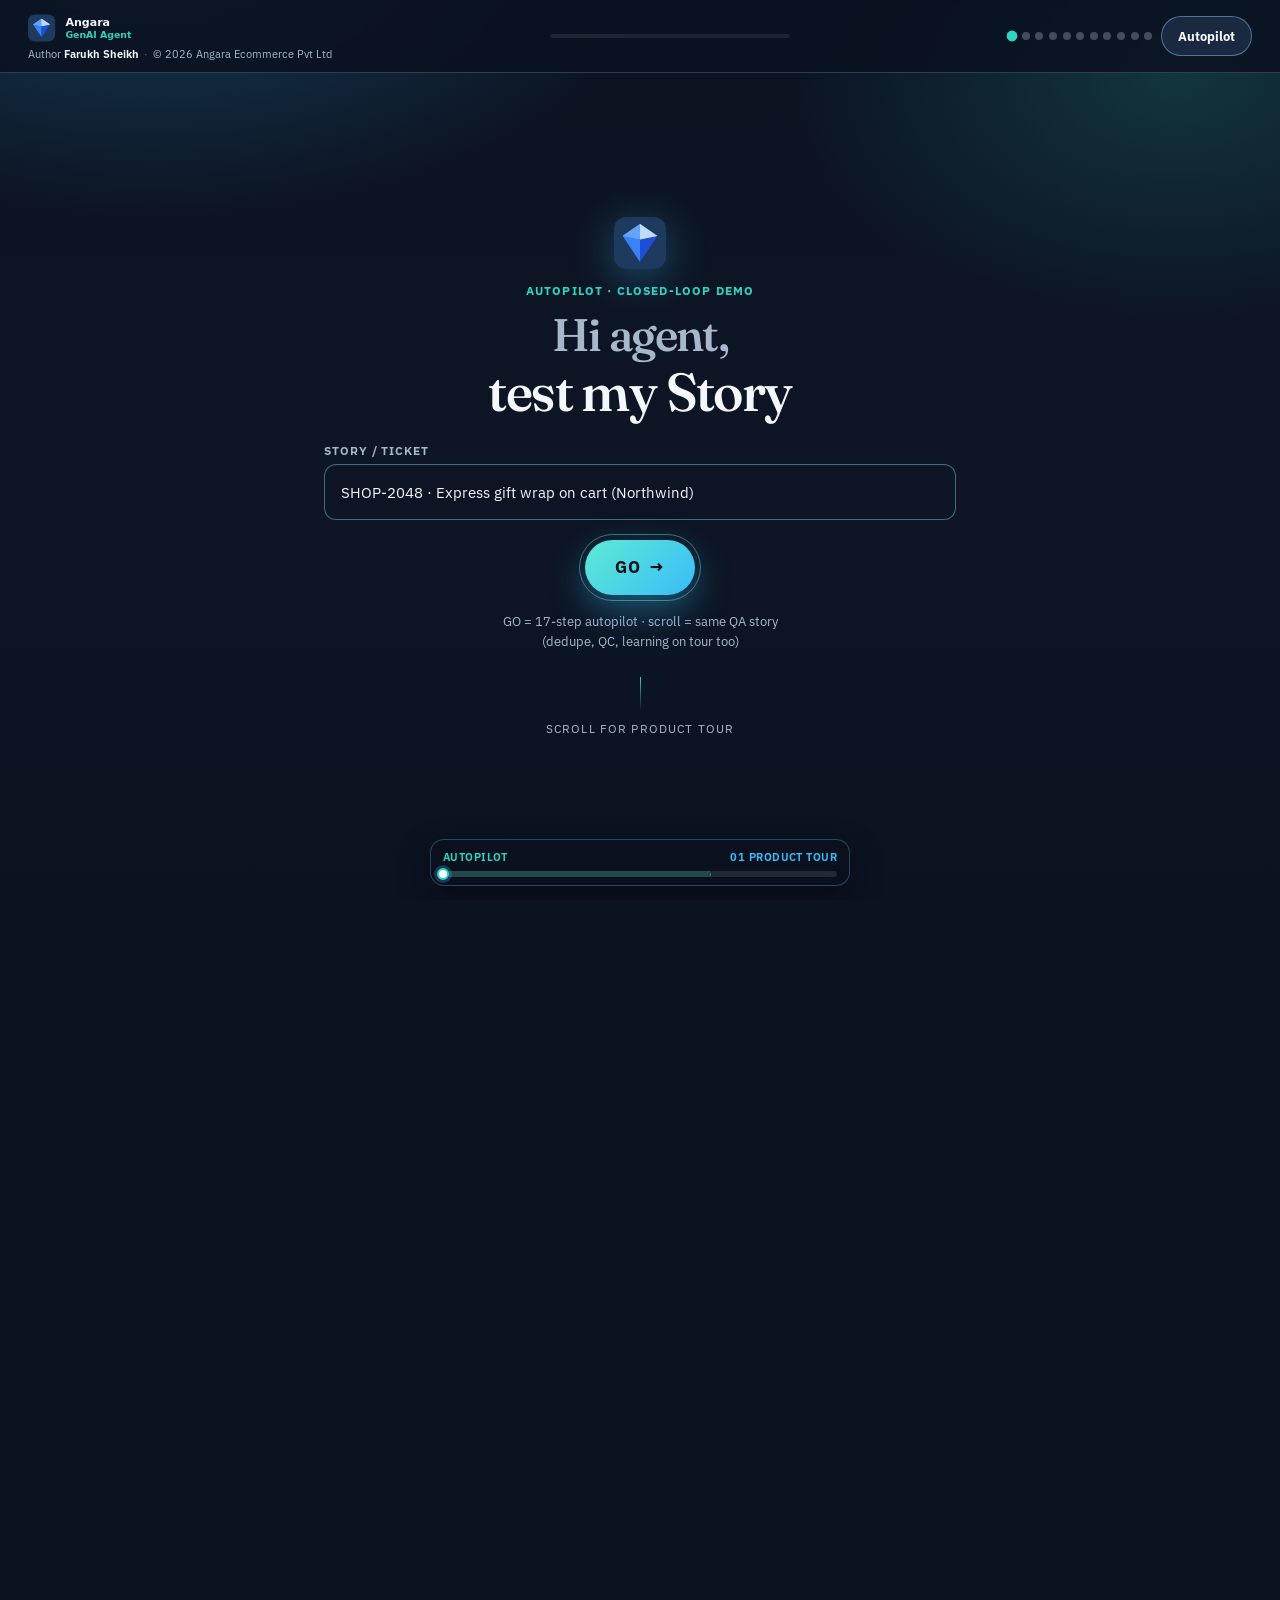
==== index.html @ c1d4f4d4 "Align scroll tour with autopilot: dedupe and QC scenes. One demo.json feeds GO journey and sticky pr" ====
<!DOCTYPE html>
<html lang="en">
<head>
  <meta charset="utf-8" />
  <meta name="viewport" content="width=device-width, initial-scale=1" />
  <title>Angara GenAI Agent</title>
  <meta name="description" content="GO autopilot or scroll the product tour — one page." />
  <meta name="robots" content="noindex,nofollow" />
  <link rel="icon" type="image/svg+xml" href="assets/favicon.svg" />
  <link rel="apple-touch-icon" href="assets/mark.svg" />
  <link rel="preconnect" href="https://fonts.googleapis.com" />
  <link rel="preconnect" href="https://fonts.gstatic.com" crossorigin />
  <link href="https://fonts.googleapis.com/css2?family=Fraunces:opsz,wght@9..144,500;9..144,600&family=IBM+Plex+Mono:wght@400;500&family=IBM+Plex+Sans:wght@400;500;600;700&display=swap" rel="stylesheet" />
  <link rel="stylesheet" href="styles.css?v=29" />
</head>
<body class="mode-home" data-frame="go">
  <div class="aurora" aria-hidden="true"></div>
  <div class="fx-ring" aria-hidden="true"></div>

  <header class="topbar">
    <div class="brand-block">
      <a class="brand" href="./" id="brand-home">
        <img src="assets/logo.svg" width="160" height="40" alt="Angara GenAI Agent" />
      </a>
      <p class="credit-line" id="header-credit">
        <span>Author <a class="author-link js-author" href="https://www.linkedin.com/in/farukh-shiekh-genaiqa" target="_blank" rel="noopener noreferrer">Farukh Sheikh</a></span>
        <span class="foot-sep" aria-hidden="true">·</span>
        <span class="js-copyright">© 2026 Angara Ecommerce Pvt Ltd</span>
      </p>
    </div>
    <div class="progress-wrap tour-only" aria-hidden="true"><div class="progress-bar" id="progress-bar"></div></div>
    <div class="ap-progress journey-only" id="ap-progress" hidden>
      <div class="ap-progress-meta">
        <span class="live-dot" id="ap-dot" aria-hidden="true"></span>
        <span id="ap-state">Auto-running</span>
        <span class="ap-sep" aria-hidden="true">·</span>
        <span id="ap-step">1 / 17</span>
        <span class="ap-sep" aria-hidden="true">·</span>
        <span id="top-phase">Autopilot</span>
      </div>
      <div class="ap-progress-track" role="progressbar" aria-valuemin="0" aria-valuemax="100" aria-valuenow="0" id="ap-track">
        <i class="ap-fill-overall" id="ap-fill-overall"></i>
        <b class="ap-fill-step" id="ap-fill-step"></b>
      </div>
    </div>
    <!-- keep id for exitJourney / legacy -->
    <div id="top-status" hidden class="sr" aria-hidden="true"></div>
    <div class="nav-links">
      <div class="scene-dots tour-only" id="scene-dots" role="tablist" aria-label="Tour chapters"></div>
      <div class="top-actions journey-only" id="top-actions" hidden>
        <button type="button" class="btn btn-ghost" id="btn-pause" aria-pressed="false">Pause</button>
        <button type="button" class="btn btn-ghost" id="btn-skip">Skip</button>
        <button type="button" class="btn btn-ghost" id="btn-exit">Exit</button>
      </div>
      <button type="button" class="btn btn-secondary tour-only" id="btn-to-go">Autopilot</button>
    </div>
  </header>

  <!-- Sticky pin: GO + tour scrub in one viewport -->
  <div class="pin-wrap" id="pin-wrap">
    <div class="pin-stage" id="pin-stage">
      <!-- Layer 0: Autopilot GO -->
      <section class="layer layer-go" id="layer-go" aria-label="Autopilot">
        <div class="panel landing" id="landing">
          <img class="mark-lg" src="assets/mark.svg" width="52" height="52" alt="" />
          <p class="kicker">Autopilot · closed-loop demo</p>
          <h1>
            <span class="greet" id="landing-greet">Hi agent,</span>
            <span class="prompt-line" id="landing-prompt">test my Story</span>
          </h1>
          <label class="story-field">
            <span class="label">Story / ticket</span>
            <input id="story-input" type="text" autocomplete="off" />
          </label>
          <button type="button" class="go-btn" id="go-btn">
            <span id="go-label">GO</span>
            <span class="go-arrow" aria-hidden="true">→</span>
          </button>
          <p class="hint" id="landing-hint"></p>
          <p class="scroll-cue" id="scroll-cue">
            <span class="scroll-cue-line"></span>
            Scroll for product tour
          </p>
        </div>
      </section>

      <!-- Layer 1: Product tour frames -->
      <section class="layer layer-tour" id="layer-tour" aria-label="Product tour">
        <div class="stage-shell">
          <div class="stage-meta">
            <span class="scene-index" id="scene-index">01</span>
            <span class="scene-kicker" id="scene-kicker"></span>
          </div>
          <div class="stage-frame" id="stage-frame"></div>
          <p class="scroll-hint" id="scroll-hint-tour">Scroll · arrows also work</p>
        </div>
      </section>

      <!-- Always-on chapter scroller (GO + tour) -->
      <aside class="chapter-rail" id="chapter-rail" aria-label="Frame scroll range" hidden>
        <div class="chapter-rail-labels">
          <span id="rail-from">Now</span>
          <span id="rail-to">Next</span>
        </div>
        <div class="chapter-rail-track" title="Hold zone then crossfade">
          <i id="rail-hold" aria-hidden="true"></i>
          <b id="rail-fill"></b>
          <span class="chapter-rail-thumb" id="rail-thumb"></span>
        </div>
      </aside>
    </div>
    <div class="scroll-track" id="scroll-track" aria-hidden="true"></div>
  </div>

  <!-- Journey overlay (CTA path) -->
  <section class="frame frame-journey" id="frame-journey" hidden aria-live="polite">
    <div class="panel journey" id="journey" tabindex="-1">
      <div class="rail" id="rail" aria-hidden="true"></div>
      <div class="journey-head">
        <span class="phase" id="j-phase"></span>
        <div class="journey-progress"><i id="j-progress"></i></div>
      </div>
      <h2 id="j-title"></h2>
      <p class="voice" id="j-voice"></p>
      <div class="stage" id="j-stage"></div>
    </div>
  </section>

  <footer class="foot">
    <img src="assets/mark.svg" width="18" height="18" alt="" />
    <div class="foot-copy">
      <span id="foot-note"></span>
      <span class="foot-meta credit-line">
        <span>Author <a class="author-link js-author" href="https://www.linkedin.com/in/farukh-shiekh-genaiqa" target="_blank" rel="noopener noreferrer">Farukh Sheikh</a></span>
        <span class="foot-sep" aria-hidden="true">·</span>
        <span class="js-copyright">© 2026 Angara Ecommerce Pvt Ltd</span>
      </span>
    </div>
  </footer>

  <script src="app.js?v=29" defer></script>
</body>
</html>
---- styles.css ----
:root {
  --bg0: #0b1220;
  --bg1: #111a2b;
  --card: #162033;
  --card2: #1b2940;
  --line: rgba(186, 210, 240, 0.22);
  --line-strong: rgba(125, 211, 252, 0.45);
  --text: #f4f7fb;
  --muted: #a8b8cc;
  --accent: #38bdf8;
  --accent2: #2dd4bf;
  --pass: #34d399;
  --warn: #fbbf24;
  --fail: #fb7185;
  --high: #fb923c;
  --font: "IBM Plex Sans", system-ui, sans-serif;
  --mono: "IBM Plex Mono", ui-monospace, monospace;
  --display: "Fraunces", Georgia, serif;
  --radius: 18px;
  --shadow: 0 24px 64px rgba(0, 0, 0, 0.45);
}

*, *::before, *::after { box-sizing: border-box; }
html { scroll-behavior: auto; } /* native wheel; smooth only via JS jumps */
html.lock-scroll,
html.lock-scroll body { overflow: hidden; height: 100%; }
body {
  margin: 0;
  min-height: 100dvh;
  font-family: var(--font);
  color: var(--text);
  background: var(--bg0);
  line-height: 1.5;
  opacity: 0;
  transition: opacity 0.55s ease;
}
body.ready { opacity: 1; }

/* Mode chrome */
body.mode-home .journey-only { display: none !important; }
body.mode-journey .tour-only { display: none !important; }
body.mode-journey .progress-wrap { display: none; }

.fx-ring {
  pointer-events: none;
  position: fixed;
  inset: 0;
  z-index: 60;
  opacity: 0;
}
.fx-ring.on {
  animation: fxBurst 0.7s cubic-bezier(0.22, 1, 0.36, 1) forwards;
}
.fx-ring.on::before {
  content: "";
  position: absolute;
  left: 50%;
  top: 42%;
  width: 40px;
  height: 40px;
  margin: -20px;
  border-radius: 50%;
  border: 2px solid rgba(94, 234, 212, 0.85);
  box-shadow: 0 0 40px rgba(56, 189, 248, 0.55);
  animation: fxRing 0.7s cubic-bezier(0.22, 1, 0.36, 1) forwards;
}
@keyframes fxBurst {
  0% { opacity: 1; background: radial-gradient(circle at 50% 42%, rgba(94,234,212,0.28), transparent 28%); }
  100% { opacity: 0; background: radial-gradient(circle at 50% 42%, transparent, transparent 70%); }
}
@keyframes fxRing {
  0% { transform: scale(0.4); opacity: 1; }
  100% { transform: scale(18); opacity: 0; }
}

.aurora {
  position: fixed;
  inset: 0;
  z-index: -1;
  background:
    radial-gradient(1000px 560px at 12% -10%, rgba(56, 189, 248, 0.28), transparent 55%),
    radial-gradient(800px 500px at 92% 8%, rgba(45, 212, 191, 0.18), transparent 50%),
    linear-gradient(180deg, #0b1220 0%, #0e1626 50%, #0b1220 100%);
  transition: filter 0.6s ease;
}
.aurora.running { filter: hue-rotate(10deg) saturate(1.15); }
.aurora.fail { filter: hue-rotate(-20deg) saturate(1.2); }
.aurora.done { filter: hue-rotate(25deg) saturate(1.2); }

a { color: var(--accent); text-decoration: none; }
a:hover { text-decoration: underline; }

.sr { position: absolute; width: 1px; height: 1px; overflow: hidden; clip: rect(0 0 0 0); }

/* Topbar */
.topbar {
  position: fixed;
  top: 0; left: 0; right: 0;
  z-index: 50;
  display: flex;
  align-items: center;
  justify-content: space-between;
  gap: 1rem;
  padding: 0.7rem clamp(1rem, 3vw, 1.75rem);
  background: rgba(11, 18, 32, 0.88);
  backdrop-filter: blur(14px);
  border-bottom: 1px solid var(--line);
}
.brand-block {
  display: flex;
  flex-direction: column;
  gap: 0.15rem;
  min-width: 0;
}
.brand { display: flex; align-items: center; gap: 0.55rem; text-decoration: none; color: inherit; }
.brand img { height: 34px; width: auto; display: block; }
.credit-line {
  margin: 0;
  display: flex;
  flex-wrap: wrap;
  align-items: center;
  gap: 0.3rem;
  font-size: 0.68rem;
  color: var(--muted);
  line-height: 1.2;
}
.credit-line strong,
.author-link {
  color: var(--text);
  font-weight: 650;
  text-decoration: none;
}
.author-link:hover {
  color: var(--accent);
  text-decoration: underline;
}
.nav-links { display: flex; align-items: center; gap: 0.55rem; flex-wrap: wrap; }
@media (max-width: 720px) {
  .topbar .credit-line .js-copyright { display: none; }
}

.btn {
  display: inline-flex;
  align-items: center;
  justify-content: center;
  gap: 0.4rem;
  border-radius: 999px;
  padding: 0.55rem 1rem;
  font: inherit;
  font-size: 0.84rem;
  font-weight: 700;
  border: 1px solid transparent;
  cursor: pointer;
  text-decoration: none !important;
  transition: transform 0.15s ease, box-shadow 0.15s ease, background 0.15s ease;
}
.btn:hover { transform: translateY(-1px); }
.btn-primary {
  color: #041018;
  background: linear-gradient(135deg, #5eead4, #38bdf8);
  box-shadow: 0 10px 28px rgba(56, 189, 248, 0.35);
}
.btn-secondary {
  color: var(--text);
  background: var(--card2);
  border-color: var(--line-strong);
}
.btn-ghost {
  color: var(--muted);
  background: transparent;
  border-color: var(--line);
  padding: 0.4rem 0.8rem;
  font-size: 0.78rem;
}
.btn-ghost:hover { color: var(--text); border-color: var(--accent); }

.top-status {
  display: inline-flex;
  align-items: center;
  gap: 0.4rem;
  font-family: var(--mono);
  font-size: 0.78rem;
  color: var(--muted);
}
/* Autopilot header: state + step + live timer bar */
.ap-progress {
  flex: 1 1 auto;
  min-width: 0;
  max-width: 420px;
  display: flex;
  flex-direction: column;
  gap: 0.35rem;
  margin: 0 0.75rem;
}
.ap-progress-meta {
  display: flex;
  align-items: center;
  gap: 0.35rem;
  font-family: var(--mono);
  font-size: 0.72rem;
  color: var(--muted);
  white-space: nowrap;
  overflow: hidden;
  text-overflow: ellipsis;
}
.ap-progress-meta #ap-state { color: var(--accent2); font-weight: 600; }
.ap-progress-meta #top-phase { color: var(--text); overflow: hidden; text-overflow: ellipsis; }
.ap-sep { opacity: 0.45; }
.ap-progress-track {
  position: relative;
  height: 5px;
  border-radius: 999px;
  background: rgba(255, 255, 255, 0.1);
  overflow: hidden;
}
.ap-fill-overall {
  position: absolute;
  inset: 0 auto 0 0;
  width: 0%;
  background: rgba(56, 189, 248, 0.35);
  border-radius: 999px;
  transition: width 0.35s ease;
}
.ap-fill-step {
  position: absolute;
  inset: 0 auto 0 0;
  width: 0%;
  height: 100%;
  background: linear-gradient(90deg, var(--accent2), var(--accent));
  border-radius: 999px;
  transform-origin: left center;
}
body.is-paused .ap-progress-meta #ap-state { color: #fbbf24; }
body.is-paused .live-dot {
  background: #fbbf24;
  animation: none;
  box-shadow: none;
}
body.is-paused .ap-fill-step { filter: saturate(0.65); }
.top-actions {
  display: inline-flex;
  align-items: center;
  gap: 0.35rem;
  flex: 0 0 auto;
}
body.mode-journey .topbar .credit-line { display: none; }
body.mode-journey .btn-ghost[aria-pressed="true"] {
  color: #fbbf24;
  border-color: #fbbf24;
  background: rgba(251, 191, 36, 0.12);
}
.live-dot {
  width: 8px; height: 8px; border-radius: 50%;
  flex: 0 0 auto;
  background: var(--accent2);
  box-shadow: 0 0 0 0 rgba(45, 212, 191, 0.55);
  animation: pulse 1.4s ease infinite;
}
@keyframes pulse {
  70% { box-shadow: 0 0 0 10px transparent; }
  100% { box-shadow: 0 0 0 0 transparent; }
}
@media (max-width: 720px) {
  .ap-progress { max-width: none; margin: 0 0.4rem; }
  .ap-progress-meta { font-size: 0.64rem; gap: 0.25rem; }
  .ap-progress-meta #top-phase { max-width: 9rem; }
}

.progress-wrap {
  flex: 1;
  max-width: 240px;
  height: 4px;
  border-radius: 999px;
  background: rgba(255,255,255,0.08);
  overflow: hidden;
  margin: 0 0.5rem;
}
.progress-bar {
  height: 100%;
  width: 0%;
  background: linear-gradient(90deg, var(--accent2), var(--accent));
  /* no transition — tracks scroll 1:1 */
}
.scene-dots { display: flex; gap: 0.35rem; }
.scene-dots button {
  width: 8px; height: 8px; padding: 0; border: none; border-radius: 50%;
  background: rgba(168, 184, 204, 0.35); cursor: pointer;
}
.scene-dots button[aria-current="true"] {
  background: var(--accent2);
  transform: scale(1.35);
}

/* ===== PIN + APPLE-STYLE SCROLL SCRUB ===== */
.pin-wrap { position: relative; z-index: 1; }
.pin-stage {
  position: sticky;
  top: 0;
  height: 100vh;
  height: 100dvh;
  max-height: 100dvh;
  display: grid;
  place-items: center;
  padding: clamp(3.6rem, 8vh, 4.5rem) clamp(0.65rem, 2vw, 1rem) clamp(0.75rem, 2vh, 1.25rem);
  overflow: hidden;
  box-sizing: border-box;
}
.layer {
  position: absolute;
  inset: 0;
  display: grid;
  place-items: center;
  padding: clamp(3.6rem, 8vh, 4.5rem) clamp(0.65rem, 2vw, 1rem) clamp(0.75rem, 2vh, 1.25rem);
  box-sizing: border-box;
  will-change: transform, opacity;
  backface-visibility: hidden;
  transform: translateZ(0);
}
.layer-go { z-index: 3; }
.layer-tour { z-index: 2; opacity: 0; visibility: hidden; pointer-events: none; }

.stage-shell {
  width: min(980px, 100%);
  /* Hard pixel + vh caps — phones must not grow near full-screen */
  height: min(520px, 72dvh, calc(100dvh - 7.25rem));
  max-height: min(520px, 72dvh, calc(100dvh - 7.25rem));
  display: flex;
  flex-direction: column;
  min-height: 0;
}
.stage-meta {
  display: flex;
  align-items: baseline;
  gap: 0.65rem;
  margin-bottom: 0.55rem;
  min-height: 1.25rem;
  flex: 0 0 auto;
  opacity: 0.9;
}
.scene-index { font-family: var(--mono); font-size: 0.78rem; color: var(--accent); font-weight: 600; }
.scene-kicker {
  font-size: 0.72rem;
  text-transform: uppercase;
  letter-spacing: 0.12em;
  color: var(--accent2);
  font-weight: 700;
}
.stage-frame {
  flex: 1 1 auto;
  min-height: 0;
  position: relative;
  background: linear-gradient(165deg, #1a2438 0%, #121a2a 55%, #0e1624 100%);
  border: 1px solid rgba(125, 211, 252, 0.28);
  border-radius: 22px;
  box-shadow:
    0 30px 80px rgba(0, 0, 0, 0.5),
    inset 0 1px 0 rgba(255, 255, 255, 0.06);
  overflow: hidden;
}
.scroll-hint {
  margin: 0.65rem 0 0;
  text-align: center;
  font-size: 0.7rem;
  letter-spacing: 0.12em;
  text-transform: uppercase;
  color: var(--muted);
  opacity: 0.7;
}
.scroll-hint.hide { opacity: 0; }

.scene {
  position: absolute;
  inset: 0;
  padding: clamp(0.85rem, 2.4vw, 1.75rem);
  overflow: auto;
  opacity: 0;
  visibility: hidden;
  pointer-events: none;
  color: #f4f7fb;
  display: flex;
  flex-direction: column;
  justify-content: flex-start;
  will-change: transform, opacity;
  backface-visibility: hidden;
  transform: translateZ(0);
  contain: layout style;
  /* Scroll owns motion — no CSS transitions */
}
.scene h2 {
  font-family: var(--display);
  font-weight: 550;
  font-size: clamp(1.25rem, 3.2vw, 2.2rem);
  line-height: 1.15;
  letter-spacing: -0.025em;
  margin: 0 0 0.45rem;
  max-width: 18ch;
}
.scene .body {
  margin: 0 0 0.85rem;
  color: var(--muted);
  max-width: 48ch;
  font-size: clamp(0.84rem, 1.6vw, 0.98rem);
  line-height: 1.45;
}

.scroll-track { position: relative; z-index: 0; pointer-events: none; }

/* Chapter range scroller — hold zone then crossfade */
.chapter-rail {
  position: absolute;
  left: 50%;
  bottom: max(0.85rem, env(safe-area-inset-bottom));
  transform: translateX(-50%);
  z-index: 8;
  width: min(420px, calc(100% - 2rem));
  padding: 0.55rem 0.75rem 0.5rem;
  border-radius: 14px;
  background: rgba(10, 16, 28, 0.72);
  border: 1px solid rgba(125, 211, 252, 0.28);
  backdrop-filter: blur(10px);
  box-shadow: 0 12px 32px rgba(0, 0, 0, 0.35);
  pointer-events: none;
}
.chapter-rail[hidden] { display: none !important; }
.chapter-rail-labels {
  display: flex;
  justify-content: space-between;
  gap: 0.75rem;
  font-size: 0.68rem;
  font-weight: 650;
  letter-spacing: 0.04em;
  text-transform: uppercase;
  color: var(--muted);
  margin-bottom: 0.4rem;
}
.chapter-rail-labels #rail-from { color: var(--accent2); max-width: 48%; overflow: hidden; text-overflow: ellipsis; white-space: nowrap; }
.chapter-rail-labels #rail-to { color: var(--accent); max-width: 48%; text-align: right; overflow: hidden; text-overflow: ellipsis; white-space: nowrap; }
.chapter-rail-track {
  position: relative;
  height: 6px;
  border-radius: 999px;
  background: rgba(255, 255, 255, 0.1);
  overflow: visible;
}
.chapter-rail-track i {
  position: absolute;
  left: 0; top: 0; bottom: 0;
  width: 68%;
  border-radius: 999px;
  background: rgba(45, 212, 191, 0.18);
  border-right: 1px dashed rgba(45, 212, 191, 0.55);
  pointer-events: none;
}
.chapter-rail-track b {
  position: absolute;
  left: 0; top: 0; bottom: 0;
  width: 0%;
  border-radius: 999px;
  background: linear-gradient(90deg, var(--accent2), var(--accent));
  box-shadow: 0 0 12px rgba(56, 189, 248, 0.35);
}
.chapter-rail-thumb {
  position: absolute;
  top: 50%;
  left: 0%;
  width: 12px;
  height: 12px;
  margin: -6px 0 0 -6px;
  border-radius: 50%;
  background: #fff;
  border: 2px solid var(--accent);
  box-shadow: 0 0 0 3px rgba(56, 189, 248, 0.25);
  z-index: 2;
}
.chapter-rail[data-phase="hold"] .chapter-rail-thumb { border-color: var(--accent2); }
.chapter-rail[data-phase="blend"] .chapter-rail-thumb {
  border-color: var(--accent);
  box-shadow: 0 0 0 4px rgba(56, 189, 248, 0.35);
}
body.mode-home:not(.on-tour) .chapter-rail {
  opacity: 1;
}
@media (max-width: 560px) {
  .chapter-rail { width: calc(100% - 1.25rem); padding: 0.45rem 0.6rem; }
}

.frame-journey {
  position: fixed;
  inset: 0;
  z-index: 40;
  display: grid;
  place-items: center;
  align-content: center;
  padding: clamp(3.75rem, 7vh, 5rem) clamp(0.65rem, 2vw, 1rem) clamp(1rem, 3vh, 2rem);
  background: rgba(11, 18, 32, 0.55);
  backdrop-filter: blur(10px);
  opacity: 0;
  transform: scale(0.97);
  transition: opacity 0.45s ease, transform 0.55s cubic-bezier(0.22,1,0.36,1);
  overflow: hidden;
}
.frame-journey.enter {
  opacity: 1;
  transform: none;
}
.frame-journey[hidden] { display: none !important; }
/*
 * One scrollport = the journey card. Stage grows with content; card scrolls.
 * (Nested stage scroll + .panel{overflow:hidden} made wheel feel broken.)
 */
body.mode-journey .journey.panel {
  overflow-x: hidden !important;
  overflow-y: auto !important;
  -webkit-overflow-scrolling: touch;
  overscroll-behavior: contain;
  touch-action: pan-y;
  scrollbar-gutter: stable;
  /* keep auto — smooth is set in JS for keys; CSS smooth breaks rAF crawl */
  scroll-behavior: auto;
}
body.mode-journey .journey .stage {
  overflow: visible !important;
  flex: 0 0 auto;
  min-height: min-content;
}
body.is-paused.mode-journey .journey::after {
  content: "Paused · scroll to explore";
  display: block;
  flex: 0 0 auto;
  margin-top: 0.45rem;
  padding-bottom: 0.25rem;
  text-align: center;
  font-size: 0.68rem;
  letter-spacing: 0.08em;
  text-transform: uppercase;
  color: var(--muted);
}

body.launching .layer-go .landing {
  filter: brightness(1.12);
}

.panel {
  width: min(760px, 100%);
  background: #162033;
  background: var(--card, #162033);
  border: 1px solid rgba(125, 211, 252, 0.45);
  border-radius: 18px;
  box-shadow: 0 24px 64px rgba(0, 0, 0, 0.45);
  padding: clamp(1.35rem, 3.5vw, 2rem);
  position: relative;
  overflow: hidden;
}
.landing {
  text-align: center;
  max-width: 680px;
  width: min(680px, 100%);
  /* Hero-like — less “app card”, more product page */
  background: transparent;
  border: none;
  box-shadow: none;
  padding: clamp(1rem, 3vw, 1.5rem);
}
.landing .mark-lg {
  width: 52px; height: 52px;
  margin: 0 auto 0.85rem;
  display: block;
  filter: drop-shadow(0 8px 20px rgba(56, 189, 248, 0.35));
  animation: markFloat 4.5s ease-in-out infinite;
}
@keyframes markFloat {
  0%, 100% { transform: translateY(0); }
  50% { transform: translateY(-6px); }
}
.kicker {
  margin: 0 0 0.65rem;
  font-size: 0.72rem;
  letter-spacing: 0.1em;
  text-transform: uppercase;
  color: var(--accent2);
  font-weight: 700;
}
.landing h1 {
  font-family: var(--display);
  font-weight: 550;
  font-size: clamp(2.1rem, 5.5vw, 3.35rem);
  line-height: 1.1;
  margin: 0 0 1.25rem;
  letter-spacing: -0.03em;
}
.greet { color: var(--muted); display: block; font-size: 0.85em; margin-bottom: 0.15rem; }
.prompt-line { color: var(--text); }

.story-field {
  display: block;
  text-align: left;
  margin: 0 auto 1.1rem;
  width: 100%;
}
.story-field .label {
  display: block;
  font-size: 0.72rem;
  text-transform: uppercase;
  letter-spacing: 0.08em;
  color: var(--muted);
  margin-bottom: 0.35rem;
  font-weight: 650;
}
.story-field input {
  width: 100%;
  border: 1.5px solid var(--line-strong);
  background: #0d1524;
  color: var(--text);
  border-radius: 12px;
  padding: 0.95rem 1rem;
  font: inherit;
  font-size: 0.95rem;
  outline: none;
  box-shadow: inset 0 1px 0 rgba(255,255,255,0.04);
}
.story-field input:focus {
  border-color: var(--accent);
  box-shadow: 0 0 0 3px rgba(56, 189, 248, 0.25);
}
.hint { margin: 1rem 0 0; color: var(--muted); font-size: 0.84rem; max-width: 40ch; margin-inline: auto; }

.go-btn {
  appearance: none;
  border: none;
  cursor: pointer;
  display: inline-flex;
  align-items: center;
  gap: 0.55rem;
  margin-top: 0.15rem;
  padding: 0.95rem 1.85rem;
  border-radius: 999px;
  font: inherit;
  font-weight: 800;
  font-size: 1.05rem;
  letter-spacing: 0.06em;
  color: #041018;
  background: linear-gradient(135deg, #5eead4, #38bdf8);
  box-shadow: 0 14px 36px rgba(56, 189, 248, 0.4);
  position: relative;
  transition: transform 0.2s ease, box-shadow 0.2s ease, filter 0.2s ease;
}
.go-btn::after {
  content: "";
  position: absolute;
  inset: -6px;
  border-radius: inherit;
  border: 1px solid rgba(94, 234, 212, 0.45);
  animation: goPulse 2.2s ease-out infinite;
  pointer-events: none;
}
@keyframes goPulse {
  0% { transform: scale(0.92); opacity: 0.7; }
  100% { transform: scale(1.18); opacity: 0; }
}
.go-btn:hover { transform: translateY(-2px); box-shadow: 0 18px 42px rgba(56, 189, 248, 0.5); }
.go-btn .go-arrow { transition: transform 0.2s ease; }
.go-btn:hover .go-arrow { transform: translateX(4px); }
.go-btn.launching { pointer-events: none; filter: brightness(1.15); animation: goFlash 0.4s ease; }
@keyframes goFlash {
  0% { transform: scale(1); }
  50% { transform: scale(1.06); }
  100% { transform: scale(1); }
}

.scroll-cue {
  margin: 1.6rem 0 0;
  display: flex;
  flex-direction: column;
  align-items: center;
  gap: 0.55rem;
  font-size: 0.72rem;
  letter-spacing: 0.1em;
  text-transform: uppercase;
  color: var(--muted);
  transition: opacity 0.35s ease;
}
.scroll-cue.hide { opacity: 0; }
.scroll-cue-line {
  width: 1px;
  height: 34px;
  background: linear-gradient(180deg, var(--accent2), transparent);
  animation: cueDrop 1.6s ease-in-out infinite;
}
@keyframes cueDrop {
  0%, 100% { transform: scaleY(0.55); opacity: 0.4; transform-origin: top; }
  50% { transform: scaleY(1); opacity: 1; transform-origin: top; }
}

.journey {
  display: flex;
  flex-direction: column;
  width: min(820px, 100%);
  height: min(520px, 72dvh, calc(100dvh - 6.5rem));
  max-height: min(520px, 72dvh, calc(100dvh - 6.5rem));
  min-height: 0;
  overflow: hidden;
  outline: none;
}
.journey:focus-visible {
  box-shadow:
    0 24px 64px rgba(0, 0, 0, 0.45),
    0 0 0 2px rgba(56, 189, 248, 0.55);
}
.journey .stage {
  flex: 1 1 auto;
  min-height: 0;
  overflow: hidden;
  overscroll-behavior: contain;
}
.journey .stage-inner { min-height: min-content; }
.journey.swap .stage-inner {
  animation: sceneIn 0.5s cubic-bezier(0.22,1,0.36,1) both;
}
@keyframes sceneIn {
  from { opacity: 0; transform: translateY(18px); filter: blur(6px); }
  to { opacity: 1; transform: none; filter: none; }
}
.rail {
  position: absolute; left: 0; top: 0; bottom: 0; width: 3px;
  background: linear-gradient(180deg, var(--accent2), var(--accent));
  transform-origin: top;
  transform: scaleY(0);
  transition: transform 0.3s linear;
}
.journey-head {
  display: flex; align-items: center; justify-content: space-between; gap: 1rem; margin-bottom: 0.75rem;
}
.phase { font-family: var(--mono); font-size: 0.78rem; color: var(--accent); font-weight: 600; }
.journey-progress {
  flex: 1; max-width: 200px; height: 4px; border-radius: 999px;
  background: rgba(255,255,255,0.08); overflow: hidden;
}
.journey-progress i {
  display: block; height: 100%; width: 0%;
  background: linear-gradient(90deg, var(--accent2), var(--accent));
  transition: width 0.25s linear;
}
.journey h2 {
  font-family: var(--display);
  font-weight: 550;
  font-size: clamp(1.35rem, 2.8vw, 1.95rem);
  margin: 0 0 0.4rem;
  letter-spacing: -0.02em;
}
.voice { margin: 0 0 1.1rem; color: var(--muted); font-size: 0.92rem; max-width: 52ch; }

/* Shared content bits */
.pill {
  display: inline-flex; align-items: center;
  font-size: 0.7rem; font-weight: 700;
  padding: 0.18rem 0.55rem; border-radius: 999px;
  border: 1px solid var(--line); color: var(--muted); background: rgba(0,0,0,0.25);
}
.pill.pass { color: var(--pass); border-color: rgba(52,211,153,0.5); background: rgba(52,211,153,0.1); }
.pill.warn { color: var(--warn); border-color: rgba(251,191,36,0.5); background: rgba(251,191,36,0.1); }
.pill.fail { color: var(--fail); border-color: rgba(251,113,133,0.5); background: rgba(251,113,133,0.1); }
.pill.cr { color: #7dd3fc; border-color: rgba(56,189,248,0.5); background: rgba(56,189,248,0.12); }
.pill.high { color: var(--high); border-color: rgba(251,146,60,0.5); background: rgba(251,146,60,0.12); }

.stats { display: grid; grid-template-columns: repeat(4, 1fr); gap: 0.55rem; }
.stat {
  background: var(--card2);
  border: 1px solid var(--line);
  border-radius: 12px;
  padding: 0.75rem 0.8rem;
}
.stat strong { display: block; font-size: 1.2rem; font-variant-numeric: tabular-nums; }
.stat span { font-size: 0.72rem; color: var(--muted); }

.card-grid, .plat-grid { display: grid; grid-template-columns: 1fr 1fr; gap: 0.55rem; }
.plat-grid { grid-template-columns: repeat(3, 1fr); }
.mini-card {
  border-radius: 12px; padding: 0.8rem 0.9rem;
  border: 1px solid var(--line); background: var(--card2);
}
.mini-card.bad {
  border-color: rgba(251,113,133,0.55);
  background: linear-gradient(160deg, rgba(251,113,133,0.14), var(--card2));
}
.mini-card.good { border-color: rgba(45,212,191,0.4); background: linear-gradient(160deg, rgba(45,212,191,0.12), var(--card2)); }
.mini-card h3 { margin: 0 0 0.25rem; font-size: 0.9rem; }
.mini-card p { margin: 0; font-size: 0.78rem; color: var(--muted); }

.steps-row { display: grid; grid-template-columns: repeat(5, 1fr); gap: 0.4rem; }
.step {
  border: 1px solid var(--line); border-radius: 12px; padding: 0.7rem;
  background: var(--card2); min-height: 105px;
}
.step .n { font-family: var(--mono); font-size: 0.7rem; color: var(--accent); }
.step strong { display: block; margin: 0.3rem 0 0.2rem; font-size: 0.9rem; }
.step p { margin: 0; font-size: 0.74rem; color: var(--muted); }

.pill-row { display: flex; flex-wrap: wrap; gap: 0.35rem; margin-bottom: 0.75rem; }
.ticket-box {
  border: 1px solid var(--line-strong);
  border-radius: 14px;
  padding: 1rem 1.05rem;
  background: rgba(56, 189, 248, 0.08);
}
.ticket-key { font-family: var(--mono); color: var(--accent); font-size: 0.85rem; }
.ticket-box h3 { margin: 0.3rem 0 0.5rem; font-size: 1.02rem; }
.ticket-box ul { margin: 0; padding-left: 1.1rem; color: var(--muted); font-size: 0.84rem; }

.mr-row, .mr-grid { display: grid; grid-template-columns: repeat(3, 1fr); gap: 0.5rem; }
.mr-card {
  border: 1px solid var(--line); border-radius: 12px; padding: 0.75rem;
  background: var(--card2); font-size: 0.8rem;
}
.mr-card header { display: flex; flex-wrap: wrap; gap: 0.3rem; margin-bottom: 0.35rem; font-weight: 650; }
.bug-line { margin-top: 0.35rem; padding-top: 0.35rem; border-top: 1px dashed var(--line); color: var(--muted); }

.gate-layout, .gate { display: grid; grid-template-columns: 120px 1fr; gap: 1rem; }
.score-orb, .orb { text-align: center; }
.score-orb .big, .orb .big {
  font-size: 2.7rem; font-weight: 700; line-height: 1;
  background: linear-gradient(135deg, #fff, var(--accent2));
  -webkit-background-clip: text; background-clip: text; color: transparent;
}
.score-orb .sub, .orb .sub { font-size: 0.75rem; color: var(--muted); }
.param {
  display: grid; grid-template-columns: 110px 1fr 32px; gap: 0.4rem;
  align-items: center; font-size: 0.78rem; margin-bottom: 0.3rem;
}
.bar { height: 7px; border-radius: 999px; background: rgba(255,255,255,0.08); overflow: hidden; }
.bar i {
  display: block; height: 100%;
  background: linear-gradient(90deg, var(--accent2), var(--pass));
  transform-origin: left;
  animation: grow 0.85s cubic-bezier(0.22,1,0.36,1) both;
}
@keyframes grow { from { transform: scaleX(0); } to { transform: scaleX(1); } }
.note { margin-top: 0.65rem; font-size: 0.8rem; color: var(--muted); }
.house-pills { display: flex; flex-wrap: wrap; gap: 0.3rem; margin-top: 0.45rem; }

.run-panels { display: grid; grid-template-columns: 1fr 1fr; gap: 0.55rem; }
.run-panel {
  border: 1px solid var(--line); border-radius: 14px; padding: 0.9rem;
  background: var(--card2);
}
.run-panel ol { margin: 0.45rem 0 0; padding-left: 1.1rem; font-size: 0.82rem; color: var(--muted); }

.checklist, .cua-steps, .evidence-list, .points {
  list-style: none; margin: 0; padding: 0; display: grid; gap: 0.4rem;
}
.checklist li, .cua-steps li {
  display: flex; align-items: center; justify-content: space-between; gap: 0.55rem;
  padding: 0.55rem 0.7rem; border-radius: 10px;
  border: 1px solid var(--line); background: var(--card2); font-size: 0.86rem;
  opacity: 0.35; transition: opacity 0.3s ease;
}
.checklist li { justify-content: flex-start; }
.checklist li.on, .cua-steps li.on { opacity: 1; }
.cua-steps li.fail-row { border-color: rgba(251,113,133,0.5); }
.checklist .tick { color: var(--pass); font-weight: 700; margin-right: 0.35rem; }

.result-banner {
  margin-top: 0.75rem; padding: 0.7rem 0.85rem; border-radius: 12px;
  background: rgba(45,212,191,0.12); border: 1px solid rgba(45,212,191,0.35);
  font-family: var(--mono); font-size: 0.8rem; color: var(--accent2);
}

.evidence-list li {
  display: grid; grid-template-columns: 130px 1fr; gap: 0.45rem;
  padding: 0.55rem 0.7rem; border-radius: 10px;
  border: 1px solid var(--line); background: var(--card2); font-size: 0.84rem;
}
.evidence-list strong { color: var(--accent2); }
.evidence-list span { color: var(--muted); }

.bug-card {
  border: 1px solid rgba(251,146,60,0.45); border-radius: 14px;
  padding: 1rem; background: rgba(251,146,60,0.1);
}
.bug-card h3 { margin: 0.4rem 0 0.3rem; font-size: 1.02rem; }
.bug-card p { margin: 0; color: var(--muted); font-size: 0.84rem; }
.bug-actions { display: flex; flex-wrap: wrap; gap: 0.35rem; margin-top: 0.75rem; }
.bug-actions span {
  padding: 0.4rem 0.7rem; border-radius: 999px; border: 1px solid var(--line);
  font-size: 0.76rem; color: var(--muted);
}
.bug-actions span.primary {
  background: rgba(56,189,248,0.15); border-color: rgba(56,189,248,0.45); color: var(--accent);
}

.metric-grid { display: grid; grid-template-columns: repeat(4, 1fr); gap: 0.45rem; }
.metric {
  border: 1px solid var(--line); border-radius: 12px; padding: 0.7rem;
  background: var(--card2); text-align: center;
}
.metric strong { display: block; font-size: 1.25rem; }
.metric span { font-size: 0.72rem; color: var(--muted); }
.metric.tone-bad { border-color: rgba(251,113,133,0.55); background: rgba(251,113,133,0.1); }
.metric.tone-good { border-color: rgba(52,211,153,0.5); background: rgba(52,211,153,0.1); }
.metric.tone-ok { border-color: rgba(251,191,36,0.4); }

.ai-verdict {
  margin-top: 0.85rem;
  border-radius: 14px;
  padding: 0.9rem 1rem;
  border: 1px solid var(--line);
  background: var(--card2);
}
.ai-verdict.fail { border-color: rgba(251,113,133,0.55); background: rgba(251,113,133,0.1); }
.ai-verdict.pass { border-color: rgba(52,211,153,0.5); background: rgba(52,211,153,0.1); }
.ai-verdict h3 { margin: 0.45rem 0 0.4rem; font-size: 1.02rem; }
.ai-bullets { margin: 0; padding-left: 1.1rem; color: var(--muted); font-size: 0.84rem; }
.ai-bullets li { margin-bottom: 0.25rem; }

.meta-grid {
  display: grid;
  grid-template-columns: 1fr 1fr;
  gap: 0.4rem;
  margin-top: 0.85rem;
}
.meta-grid.tight { margin-top: 0.75rem; }
.meta-cell {
  border: 1px solid var(--line);
  border-radius: 10px;
  padding: 0.5rem 0.65rem;
  background: rgba(0,0,0,0.2);
}
.meta-cell .l { display: block; font-size: 0.68rem; color: var(--muted); text-transform: uppercase; letter-spacing: 0.06em; }
.meta-cell .v { font-size: 0.84rem; font-weight: 650; }
.meta-cell.tone-warn { border-color: rgba(251, 191, 36, 0.45); }
.meta-cell.tone-pass { border-color: rgba(52, 211, 153, 0.4); }
.meta-cell.tone-cr { border-color: rgba(56, 189, 248, 0.4); }
.rejected-dedupe { margin-top: 0.65rem; font-size: 0.82rem; }
.muted-list { margin: 0.35rem 0 0; padding-left: 1.1rem; color: var(--muted); }

.case-preview { display: grid; gap: 0.35rem; margin-top: 0.75rem; }
.case-row {
  display: flex; flex-wrap: wrap; gap: 0.35rem; align-items: baseline;
  padding: 0.45rem 0.6rem; border-radius: 10px; border: 1px solid var(--line); background: var(--card2);
  font-size: 0.82rem;
}
.case-row .n { font-family: var(--mono); color: var(--accent); }

.advisory-list { list-style: none; margin: 0; padding: 0; display: grid; gap: 0.45rem; }
.advisory-list li {
  border: 1px solid var(--line); border-radius: 12px; padding: 0.7rem 0.8rem; background: var(--card2);
  opacity: 0.35; transition: opacity 0.3s ease;
}
.advisory-list li.on { opacity: 1; }
.advisory-list strong { display: block; margin: 0.3rem 0 0.15rem; font-size: 0.9rem; }
.advisory-list p { margin: 0; font-size: 0.8rem; color: var(--muted); }

.intent-box {
  border: 1px solid var(--line-strong); border-radius: 12px; padding: 0.85rem 0.95rem;
  background: rgba(56,189,248,0.08); margin-bottom: 0.75rem;
}
.intent-box p { margin: 0.35rem 0 0; font-size: 0.9rem; }

.plan-list { margin: 0.5rem 0 0; padding-left: 1.15rem; color: var(--muted); font-size: 0.86rem; }
.plan-list li { margin-bottom: 0.3rem; opacity: 0.35; transition: opacity 0.3s ease; }
.plan-list li.on { opacity: 1; }

.row-end { display: inline-flex; gap: 0.3rem; align-items: center; flex-shrink: 0; }
.muted { font-size: 0.78rem; color: var(--muted); margin-top: 0.15rem; }

.run-panels { grid-template-columns: repeat(2, 1fr); }
@media (min-width: 960px) {
  .run-panels { grid-template-columns: repeat(4, 1fr); }
}
.ask-answer { margin: 0.5rem 0 0; color: var(--text); font-size: 0.92rem; line-height: 1.45; }
@media (max-width: 800px) {
  .run-panels, .meta-grid { grid-template-columns: 1fr; }
}

.summary-grid { display: grid; grid-template-columns: 1fr 1fr; gap: 0.45rem; }
.summary-grid div {
  border: 1px solid var(--line); border-radius: 12px; padding: 0.7rem 0.8rem; background: var(--card2);
}
.summary-grid .l { font-size: 0.7rem; color: var(--muted); text-transform: uppercase; letter-spacing: 0.06em; }
.summary-grid .v { font-weight: 700; margin-top: 0.15rem; }

.done-cta { margin-top: 1rem; display: flex; flex-wrap: wrap; gap: 0.45rem; }
.cta-line { margin-top: 1rem; font-family: var(--mono); font-size: 0.85rem; color: var(--accent); }

.learn-box {
  margin-top: 0.85rem;
  border: 1px solid var(--line-strong);
  border-radius: 14px;
  padding: 0.85rem 1rem;
  background: rgba(52, 211, 153, 0.08);
}
.learn-rules {
  margin: 0.45rem 0 0;
  padding-left: 1.1rem;
  color: var(--muted);
  font-size: 0.86rem;
}
.learn-rules li { margin-bottom: 0.35rem; }

.opcost-hero {
  border: 1px solid var(--line-strong);
  border-radius: 14px;
  padding: 0.85rem 1rem;
  background: rgba(56, 189, 248, 0.08);
  margin-bottom: 0.75rem;
}
.opcost-total {
  font-family: var(--display, var(--mono));
  font-size: 1.85rem;
  font-weight: 650;
  margin-top: 0.2rem;
  color: var(--accent);
}
.opcost-list {
  list-style: none;
  margin: 0;
  padding: 0;
  display: grid;
  gap: 0.4rem;
}
.opcost-list li {
  display: flex;
  justify-content: space-between;
  gap: 0.75rem;
  align-items: flex-start;
  border: 1px solid var(--line);
  border-radius: 12px;
  padding: 0.65rem 0.8rem;
  background: var(--card2);
}
.opcost-list strong { font-size: 0.9rem; }
.opcost-v {
  font-family: var(--mono);
  font-weight: 650;
  white-space: nowrap;
  color: var(--accent2, var(--accent));
}

.points li {
  padding: 0.55rem 0.75rem; border-radius: 10px; border: 1px solid var(--line);
  background: var(--card2); font-size: 0.86rem;
}
.points li::before { content: "◆ "; color: var(--accent2); font-size: 0.65rem; }

.foot {
  display: flex; align-items: flex-start; gap: 0.55rem;
  padding: 0.85rem clamp(1rem, 3vw, 1.75rem) 1.25rem;
  font-size: 0.75rem; color: var(--muted); border-top: 1px solid var(--line);
  background: rgba(11,18,32,0.9); position: relative; z-index: 2;
}
.foot-copy { display: flex; flex-direction: column; gap: 0.2rem; min-width: 0; }
.foot-meta {
  display: flex; flex-wrap: wrap; align-items: center; gap: 0.35rem;
  font-size: 0.72rem; opacity: 0.9;
}
.foot-meta strong { color: var(--text); font-weight: 650; }
.foot-sep { opacity: 0.45; }

[hidden] { display: none !important; }

/* ===== RESPONSIVE: phone → tablet → desktop → large / TV ===== */
@media (max-width: 900px) {
  .stats, .steps-row, .mr-row, .mr-grid, .metric-grid { grid-template-columns: 1fr 1fr; }
  .plat-grid, .card-grid, .run-panels, .gate-layout, .gate, .summary-grid { grid-template-columns: 1fr; }
  .steps-row { grid-template-columns: 1fr 1fr; }
  .scene-dots { display: none; }
  .progress-wrap { max-width: 120px; }
  .stage-shell, .journey {
    height: min(460px, 68dvh, calc(100dvh - 6.75rem));
    max-height: min(460px, 68dvh, calc(100dvh - 6.75rem));
  }
}
@media (max-width: 720px) {
  .topbar { flex-wrap: wrap; gap: 0.45rem; padding: 0.55rem 0.75rem; }
  .brand img { height: 28px; }
  .nav-links { margin-left: auto; }
  .btn { padding: 0.45rem 0.75rem; font-size: 0.78rem; }
  .landing h1 { font-size: clamp(1.55rem, 7vw, 2.1rem); }
  .chapter-rail { bottom: 0.55rem; }
  .stage-shell, .journey {
    height: min(420px, 64dvh, calc(100dvh - 6.25rem));
    max-height: min(420px, 64dvh, calc(100dvh - 6.25rem));
  }
  .journey h2 { font-size: clamp(1.15rem, 5vw, 1.45rem); }
  .voice { font-size: 0.84rem; margin-bottom: 0.75rem; }
  .landing { width: min(100%, 28rem); padding: 1.1rem 1rem 1.25rem; }
}
@media (max-width: 560px) {
  .stats, .steps-row, .mr-row, .mr-grid, .metric-grid, .meta-grid { grid-template-columns: 1fr; }
  .progress-wrap { display: none; }
  .pin-stage, .layer { padding-top: 4.1rem; padding-bottom: 0.55rem; }
  .frame-journey { padding: 3.85rem 0.55rem 0.85rem; }
  .panel, .journey { border-radius: 14px; padding: 0.85rem 0.8rem; }
  .stage-frame { border-radius: 14px; }
  .go-btn { width: 100%; justify-content: center; }
  .story-field input { font-size: 16px; /* avoid iOS zoom */ }
  .foot { padding: 0.7rem 0.75rem 1rem; }
  .chapter-rail-labels { font-size: 0.62rem; }
  .topbar { padding: 0.5rem 0.65rem; }
  .brand img { height: 24px; width: auto; }
  .credit-line { font-size: 0.62rem; }
}
@media (max-width: 380px) {
  .brand-block .credit-line { font-size: 0.58rem; }
  .nav-links .btn-secondary { padding: 0.35rem 0.55rem; font-size: 0.72rem; }
  .landing .mark-lg { width: 40px; height: 40px; }
  .stage-shell, .journey {
    height: min(360px, 60dvh, calc(100dvh - 5.75rem));
    max-height: min(360px, 60dvh, calc(100dvh - 5.75rem));
  }
  .landing h1 { font-size: clamp(1.35rem, 8vw, 1.75rem); }
}
/* Short viewports (landscape phone / short laptop) */
@media (max-height: 720px) {
  .stage-shell, .journey {
    height: min(400px, 62dvh, calc(100dvh - 5.5rem));
    max-height: min(400px, 62dvh, calc(100dvh - 5.5rem));
  }
  .landing .scroll-cue { display: none; }
  .scene { padding: 0.75rem 0.9rem; }
  .journey h2 { margin-bottom: 0.25rem; }
  .voice { margin-bottom: 0.5rem; }
}
@media (max-height: 560px) {
  .stage-shell, .journey {
    height: min(280px, 58dvh, calc(100dvh - 4.5rem));
    max-height: min(280px, 58dvh, calc(100dvh - 4.5rem));
  }
  .chapter-rail { display: none; }
  .frame-journey { padding-top: 3.25rem; padding-bottom: 0.45rem; }
  .journey-head { margin-bottom: 0.25rem; }
}
/* Large desktop / iMac — wider, not taller than 560 */
@media (min-width: 1400px) {
  .stage-shell {
    width: min(1040px, 88vw);
    height: min(560px, 70dvh, calc(100dvh - 8rem));
    max-height: min(560px, 70dvh, calc(100dvh - 8rem));
  }
  .journey {
    width: min(880px, 70vw);
    height: min(560px, 70dvh, calc(100dvh - 8rem));
    max-height: min(560px, 70dvh, calc(100dvh - 8rem));
  }
}
/* Ultra-wide / TV — readable column, hard height cap */
@media (min-width: 1800px) {
  .stage-shell {
    width: min(1120px, 70vw);
    height: min(600px, 62dvh, calc(100dvh - 9rem));
    max-height: min(600px, 62dvh, calc(100dvh - 9rem));
  }
  .journey {
    width: min(920px, 55vw);
    height: min(600px, 62dvh, calc(100dvh - 9rem));
    max-height: min(600px, 62dvh, calc(100dvh - 9rem));
  }
  .landing { max-width: 720px; }
}
@media (min-width: 2400px) {
  .stage-shell { width: min(1200px, 52vw); }
  .journey { width: min(980px, 42vw); }
  .landing { max-width: 760px; }
}
@media (prefers-reduced-motion: reduce) {
  .go-btn, .fx-ring, .landing .mark-lg, .scroll-cue-line, .frame-journey {
    animation: none !important; transition: none !important;
  }
  .fx-ring.on { display: none; }
  .go-btn::after { display: none; }
}
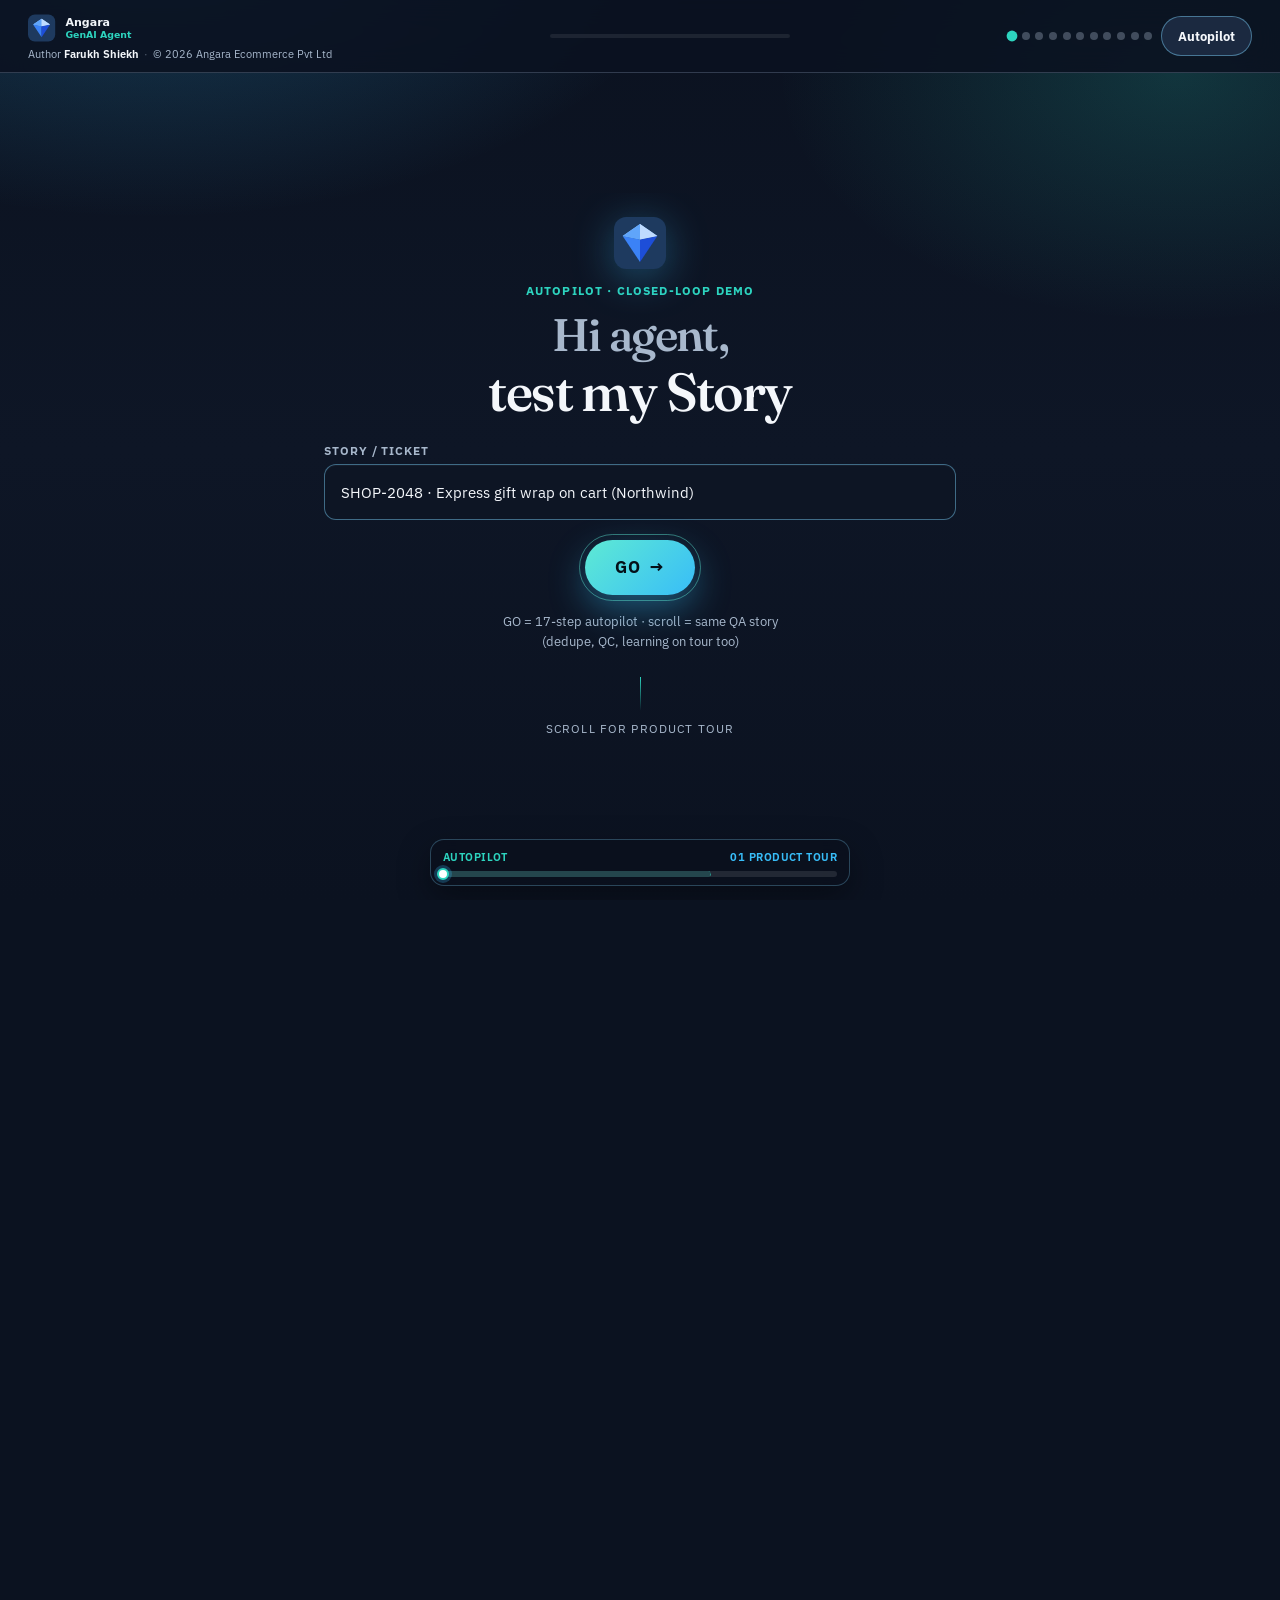
==== commit dccac696: "Fix author spelling: Farukh Shiekh. Co-authored-by: Cursor <cursoragent@cursor.com>" ====
--- a/index.html
+++ b/index.html
@@ -23,7 +23,7 @@
         <img src="assets/logo.svg" width="160" height="40" alt="Angara GenAI Agent" />
       </a>
       <p class="credit-line" id="header-credit">
-        <span>Author <a class="author-link js-author" href="https://www.linkedin.com/in/farukh-shiekh-genaiqa" target="_blank" rel="noopener noreferrer">Farukh Sheikh</a></span>
+        <span>Author <a class="author-link js-author" href="https://www.linkedin.com/in/farukh-shiekh-genaiqa" target="_blank" rel="noopener noreferrer">Farukh Shiekh</a></span>
         <span class="foot-sep" aria-hidden="true">·</span>
         <span class="js-copyright">© 2026 Angara Ecommerce Pvt Ltd</span>
       </p>
@@ -131,7 +131,7 @@
     <div class="foot-copy">
       <span id="foot-note"></span>
       <span class="foot-meta credit-line">
-        <span>Author <a class="author-link js-author" href="https://www.linkedin.com/in/farukh-shiekh-genaiqa" target="_blank" rel="noopener noreferrer">Farukh Sheikh</a></span>
+        <span>Author <a class="author-link js-author" href="https://www.linkedin.com/in/farukh-shiekh-genaiqa" target="_blank" rel="noopener noreferrer">Farukh Shiekh</a></span>
         <span class="foot-sep" aria-hidden="true">·</span>
         <span class="js-copyright">© 2026 Angara Ecommerce Pvt Ltd</span>
       </span>
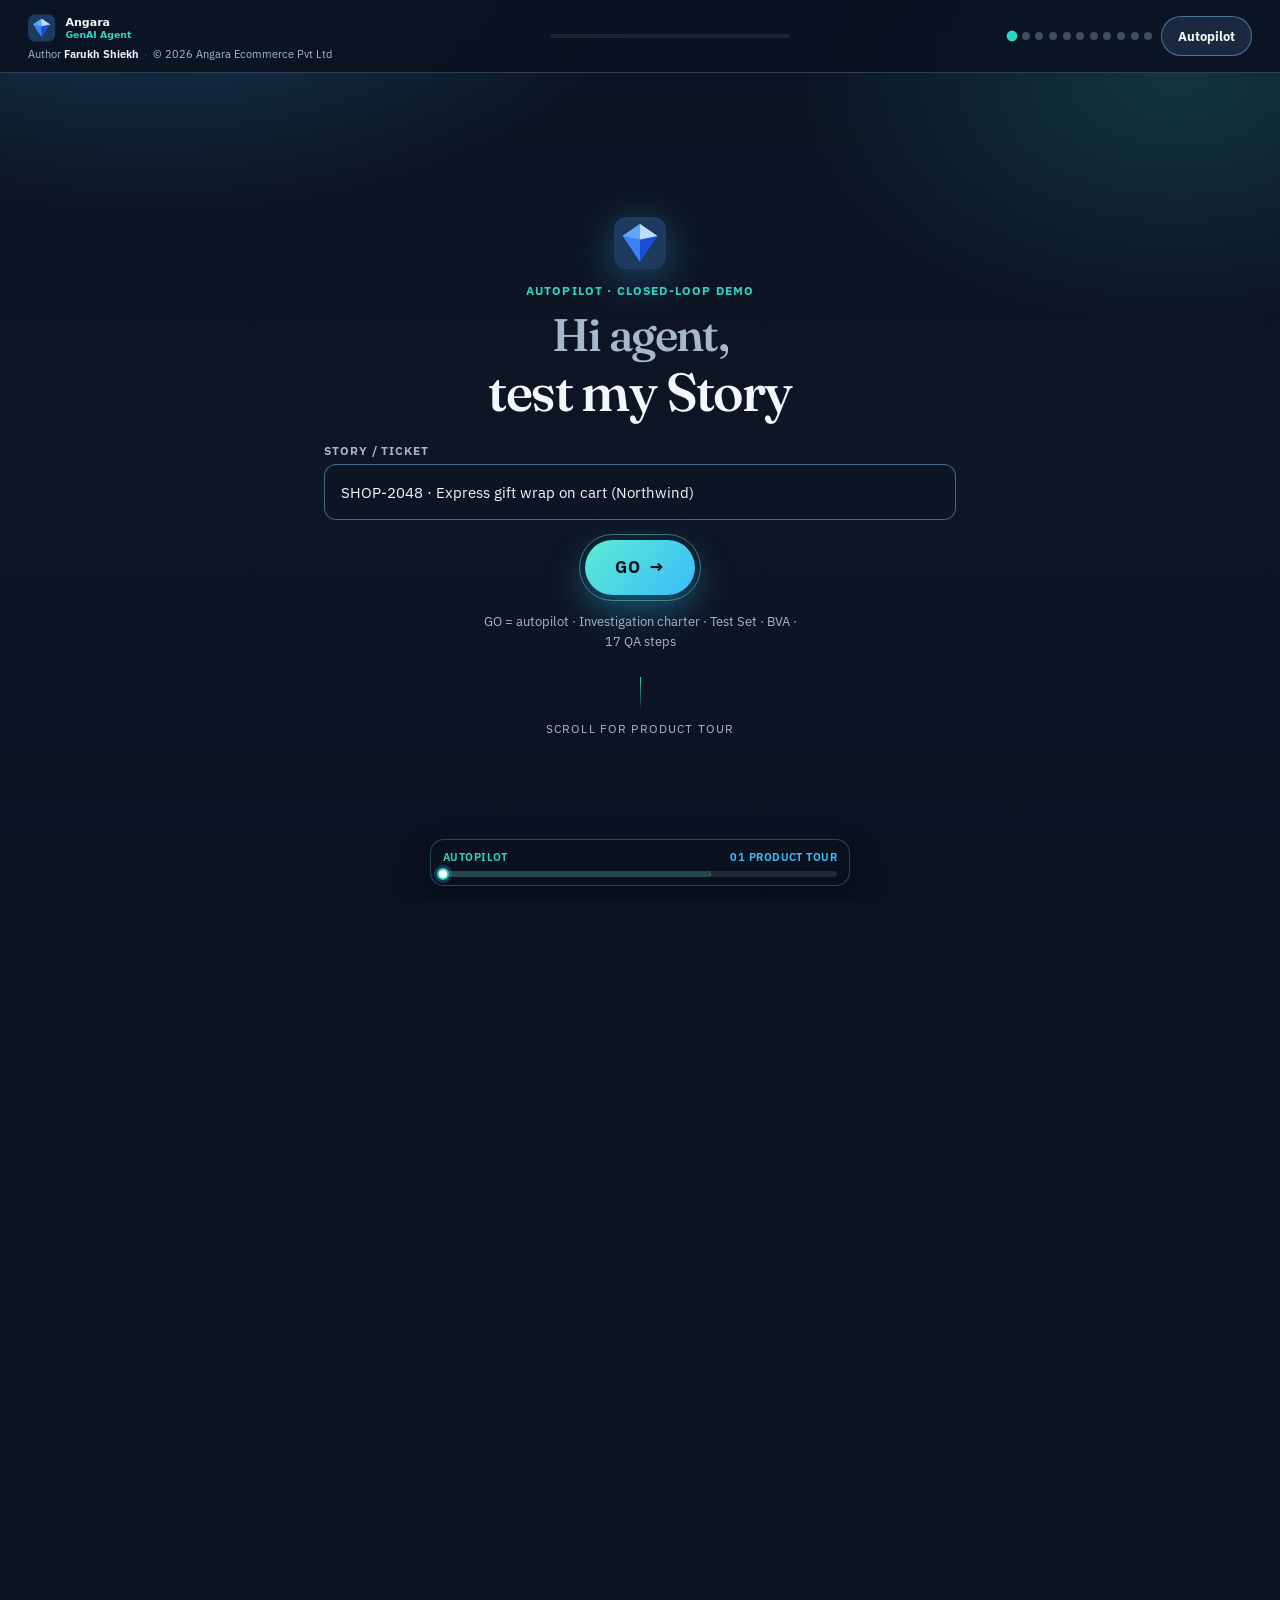
==== commit 5ab96509: "Add Exploratory Investigation charter to QA demo. Journey step, tour panels, and renderer for approv" ====
--- a/index.html
+++ b/index.html
@@ -11,7 +11,7 @@
   <link rel="preconnect" href="https://fonts.googleapis.com" />
   <link rel="preconnect" href="https://fonts.gstatic.com" crossorigin />
   <link href="https://fonts.googleapis.com/css2?family=Fraunces:opsz,wght@9..144,500;9..144,600&family=IBM+Plex+Mono:wght@400;500&family=IBM+Plex+Sans:wght@400;500;600;700&display=swap" rel="stylesheet" />
-  <link rel="stylesheet" href="styles.css?v=29" />
+  <link rel="stylesheet" href="styles.css?v=30" />
 </head>
 <body class="mode-home" data-frame="go">
   <div class="aurora" aria-hidden="true"></div>
@@ -138,6 +138,6 @@
     </div>
   </footer>
 
-  <script src="app.js?v=29" defer></script>
+  <script src="app.js?v=30" defer></script>
 </body>
 </html>
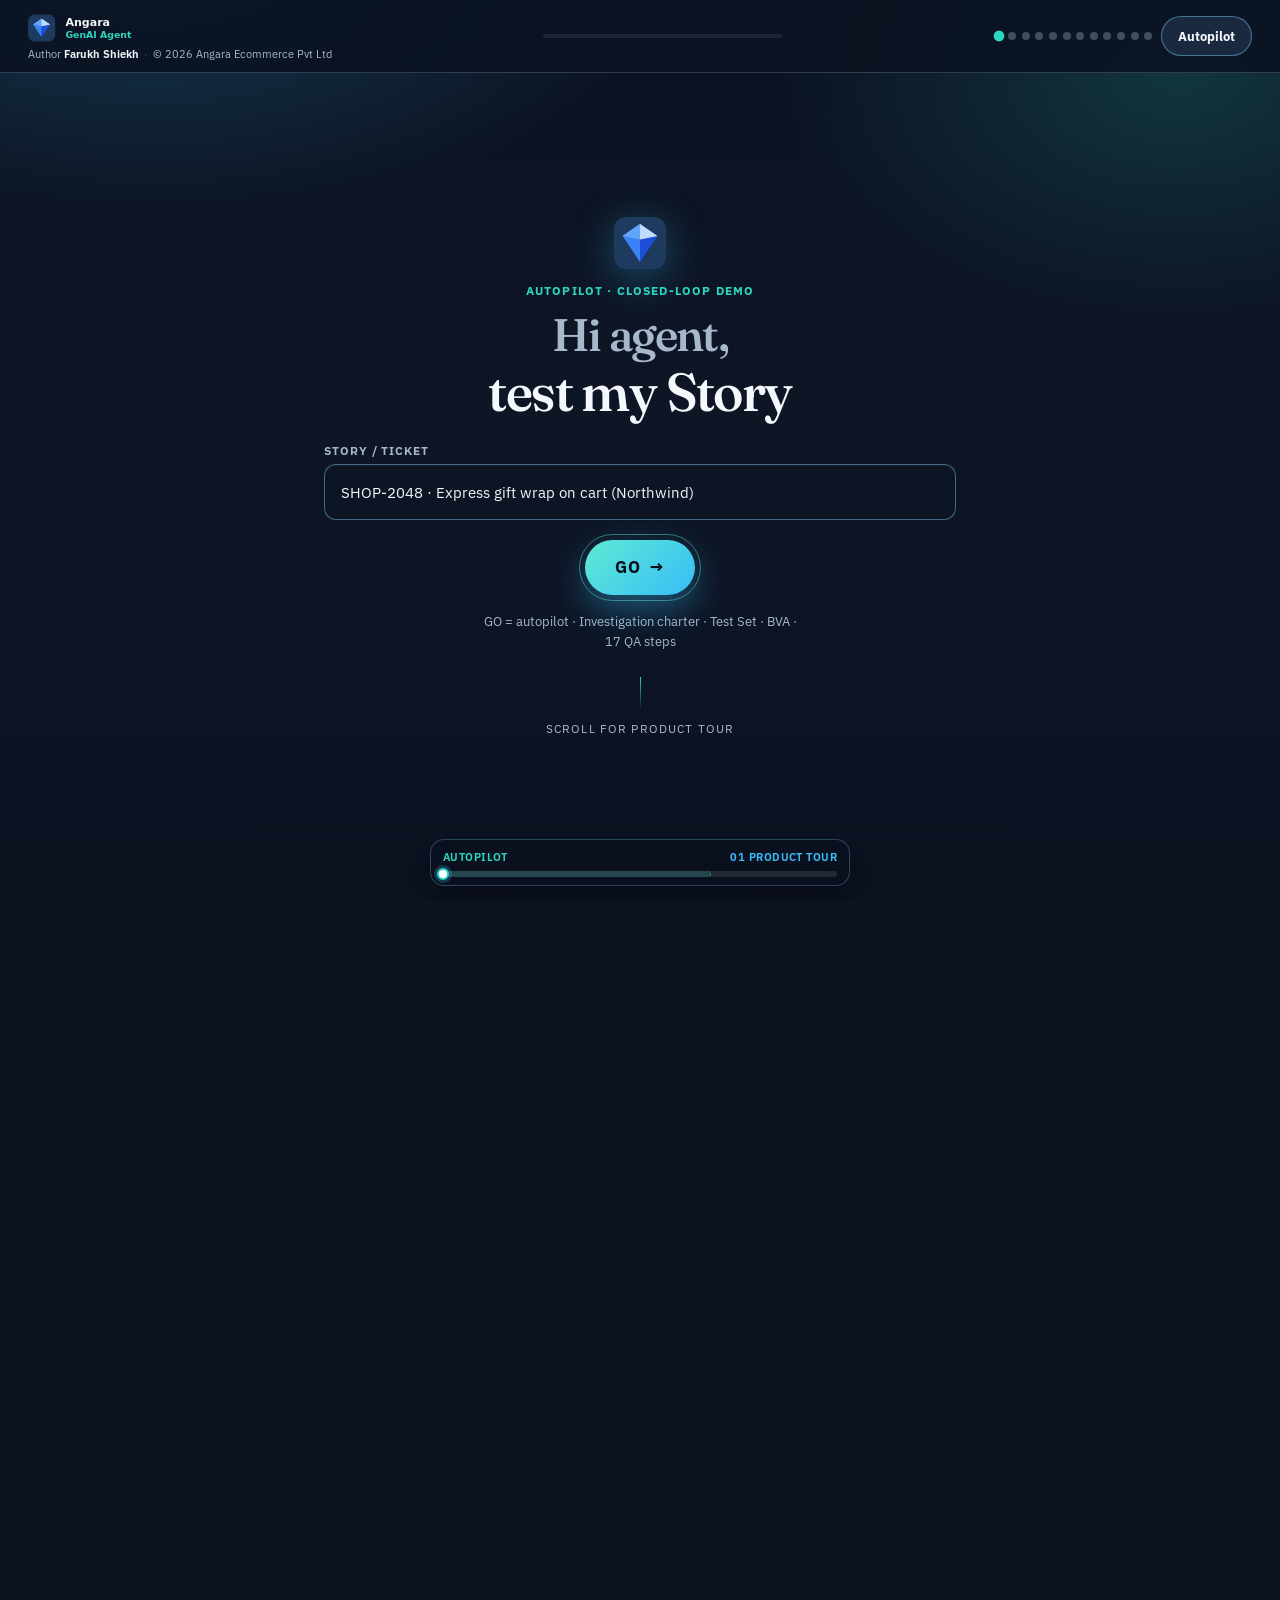
==== commit 9698733a: "Tour: hosted MCP Claude connector (/generate, /cases, /save). QA-facing slash commands as the signed" ====
--- a/index.html
+++ b/index.html
@@ -11,7 +11,7 @@
   <link rel="preconnect" href="https://fonts.googleapis.com" />
   <link rel="preconnect" href="https://fonts.gstatic.com" crossorigin />
   <link href="https://fonts.googleapis.com/css2?family=Fraunces:opsz,wght@9..144,500;9..144,600&family=IBM+Plex+Mono:wght@400;500&family=IBM+Plex+Sans:wght@400;500;600;700&display=swap" rel="stylesheet" />
-  <link rel="stylesheet" href="styles.css?v=30" />
+  <link rel="stylesheet" href="styles.css?v=31" />
 </head>
 <body class="mode-home" data-frame="go">
   <div class="aurora" aria-hidden="true"></div>
@@ -138,6 +138,6 @@
     </div>
   </footer>
 
-  <script src="app.js?v=30" defer></script>
+  <script src="app.js?v=31" defer></script>
 </body>
 </html>
--- a/styles.css
+++ b/styles.css
@@ -967,6 +967,16 @@
   .run-panels { grid-template-columns: repeat(4, 1fr); }
 }
 .ask-answer { margin: 0.5rem 0 0; color: var(--text); font-size: 0.92rem; line-height: 1.45; }
+.mcp-cmds { list-style: none; margin: 0.75rem 0 0; padding: 0; display: grid; gap: 0.45rem; }
+.mcp-cmds li {
+  display: flex; flex-wrap: wrap; gap: 0.5rem; align-items: baseline;
+  border: 1px solid var(--line); border-radius: 12px; padding: 0.65rem 0.8rem; background: var(--card2);
+  font-size: 0.86rem;
+}
+.mcp-cmds .cmd {
+  font-family: var(--mono); font-size: 0.82rem; color: var(--accent);
+  background: rgba(56, 189, 248, 0.12); padding: 0.15rem 0.45rem; border-radius: 6px;
+}
 @media (max-width: 800px) {
   .run-panels, .meta-grid { grid-template-columns: 1fr; }
 }
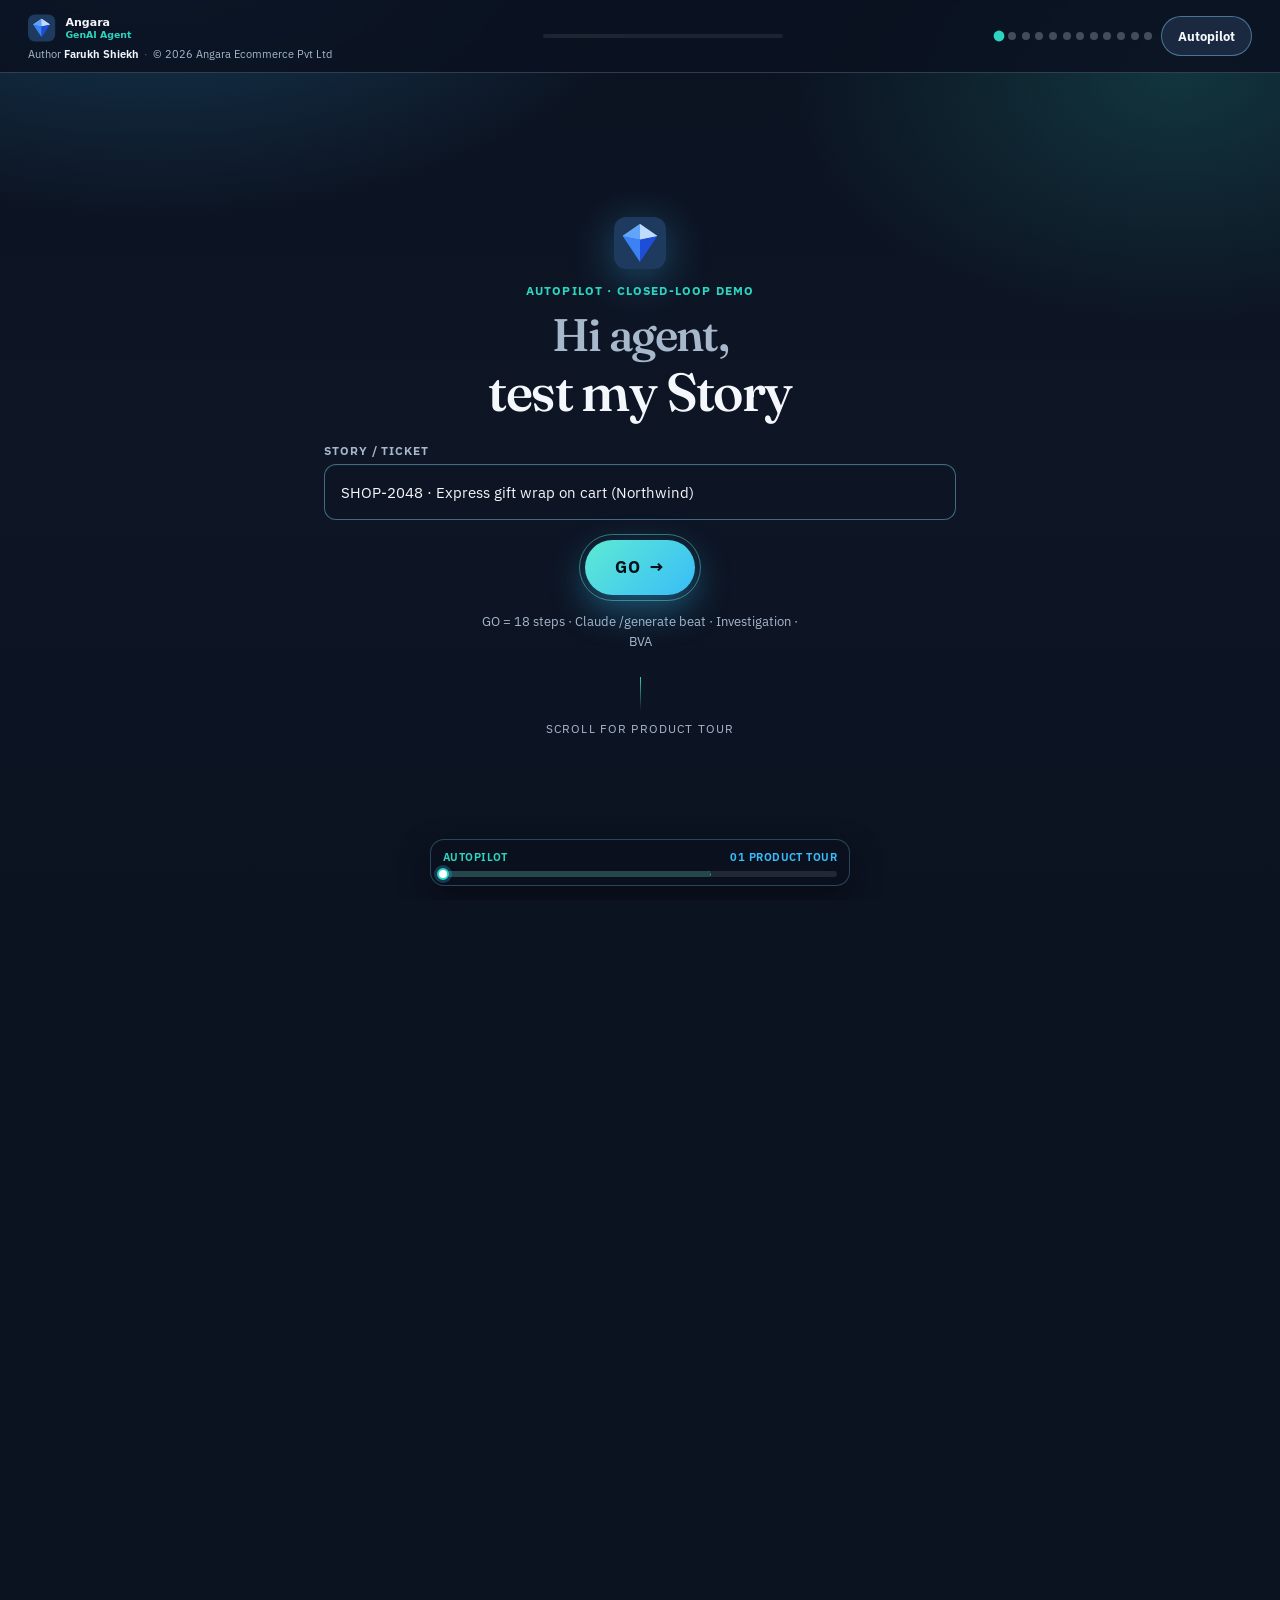
==== commit b7c60849: "Autopilot step: Claude /generate SHOP-2048 chat beat. 18-step journey; thread UI for /generate, /sta" ====
--- a/index.html
+++ b/index.html
@@ -11,7 +11,7 @@
   <link rel="preconnect" href="https://fonts.googleapis.com" />
   <link rel="preconnect" href="https://fonts.gstatic.com" crossorigin />
   <link href="https://fonts.googleapis.com/css2?family=Fraunces:opsz,wght@9..144,500;9..144,600&family=IBM+Plex+Mono:wght@400;500&family=IBM+Plex+Sans:wght@400;500;600;700&display=swap" rel="stylesheet" />
-  <link rel="stylesheet" href="styles.css?v=31" />
+  <link rel="stylesheet" href="styles.css?v=32" />
 </head>
 <body class="mode-home" data-frame="go">
   <div class="aurora" aria-hidden="true"></div>
@@ -34,7 +34,7 @@
         <span class="live-dot" id="ap-dot" aria-hidden="true"></span>
         <span id="ap-state">Auto-running</span>
         <span class="ap-sep" aria-hidden="true">·</span>
-        <span id="ap-step">1 / 17</span>
+        <span id="ap-step">1 / 18</span>
         <span class="ap-sep" aria-hidden="true">·</span>
         <span id="top-phase">Autopilot</span>
       </div>
@@ -138,6 +138,6 @@
     </div>
   </footer>
 
-  <script src="app.js?v=31" defer></script>
+  <script src="app.js?v=32" defer></script>
 </body>
 </html>
--- a/styles.css
+++ b/styles.css
@@ -977,6 +977,22 @@
   font-family: var(--mono); font-size: 0.82rem; color: var(--accent);
   background: rgba(56, 189, 248, 0.12); padding: 0.15rem 0.45rem; border-radius: 6px;
 }
+.mcp-thread {
+  list-style: none; margin: 0.65rem 0 0; padding: 0; display: grid; gap: 0.35rem;
+}
+.mcp-thread li {
+  opacity: 0.35; transition: opacity 0.35s ease;
+  border: 1px solid var(--line); border-radius: 10px; padding: 0.55rem 0.7rem;
+  background: var(--card2); font-size: 0.84rem;
+}
+.mcp-thread li.on { opacity: 1; }
+.mcp-thread .mcp-who {
+  display: block; font-size: 0.66rem; text-transform: uppercase; letter-spacing: 0.06em;
+  color: var(--muted); margin-bottom: 0.2rem;
+}
+.mcp-you { border-color: rgba(56, 189, 248, 0.35); }
+.mcp-angara { border-color: rgba(52, 211, 153, 0.35); }
+.mcp-angara .mcp-text { font-family: var(--mono); font-size: 0.8rem; }
 @media (max-width: 800px) {
   .run-panels, .meta-grid { grid-template-columns: 1fr; }
 }
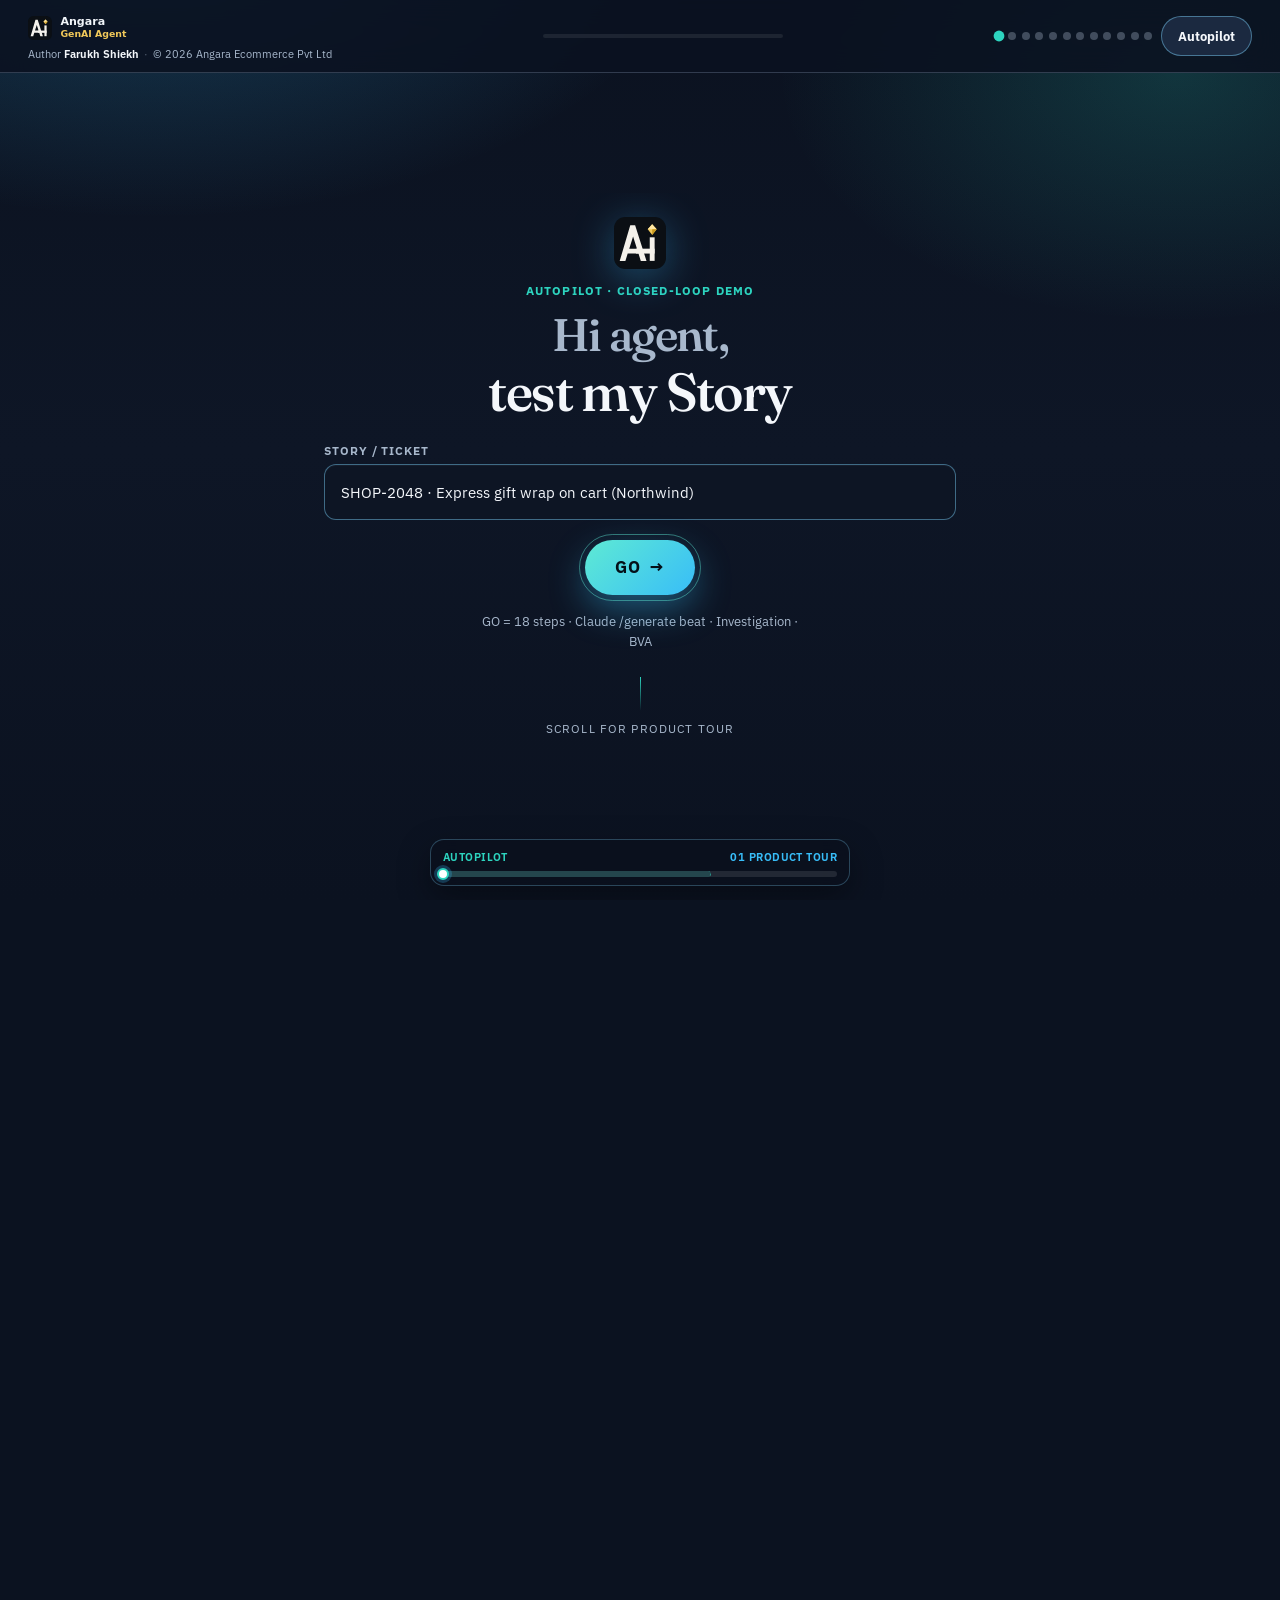
==== commit 78b15171: "Rebrand demo assets to product Ai-ligature mark. Logo, favicon, and mark match apps/frontend lib/bra" ====
--- a/index.html
+++ b/index.html
@@ -11,7 +11,7 @@
   <link rel="preconnect" href="https://fonts.googleapis.com" />
   <link rel="preconnect" href="https://fonts.gstatic.com" crossorigin />
   <link href="https://fonts.googleapis.com/css2?family=Fraunces:opsz,wght@9..144,500;9..144,600&family=IBM+Plex+Mono:wght@400;500&family=IBM+Plex+Sans:wght@400;500;600;700&display=swap" rel="stylesheet" />
-  <link rel="stylesheet" href="styles.css?v=32" />
+  <link rel="stylesheet" href="styles.css?v=35" />
 </head>
 <body class="mode-home" data-frame="go">
   <div class="aurora" aria-hidden="true"></div>
@@ -138,6 +138,6 @@
     </div>
   </footer>
 
-  <script src="app.js?v=32" defer></script>
+  <script src="app.js?v=35" defer></script>
 </body>
 </html>
--- a/styles.css
+++ b/styles.css
@@ -986,6 +986,14 @@
   background: var(--card2); font-size: 0.84rem;
 }
 .mcp-thread li.on { opacity: 1; }
+.mcp-thread.tour-static li { opacity: 1; }
+.scene .mcp-sample {
+  margin: 0.75rem 0 0; font-size: 0.78rem; color: var(--muted);
+}
+.mcp-cmds-head {
+  margin: 1rem 0 0.35rem; font-size: 0.72rem; text-transform: uppercase;
+  letter-spacing: 0.06em; color: var(--muted); font-weight: 600;
+}
 .mcp-thread .mcp-who {
   display: block; font-size: 0.66rem; text-transform: uppercase; letter-spacing: 0.06em;
   color: var(--muted); margin-bottom: 0.2rem;
